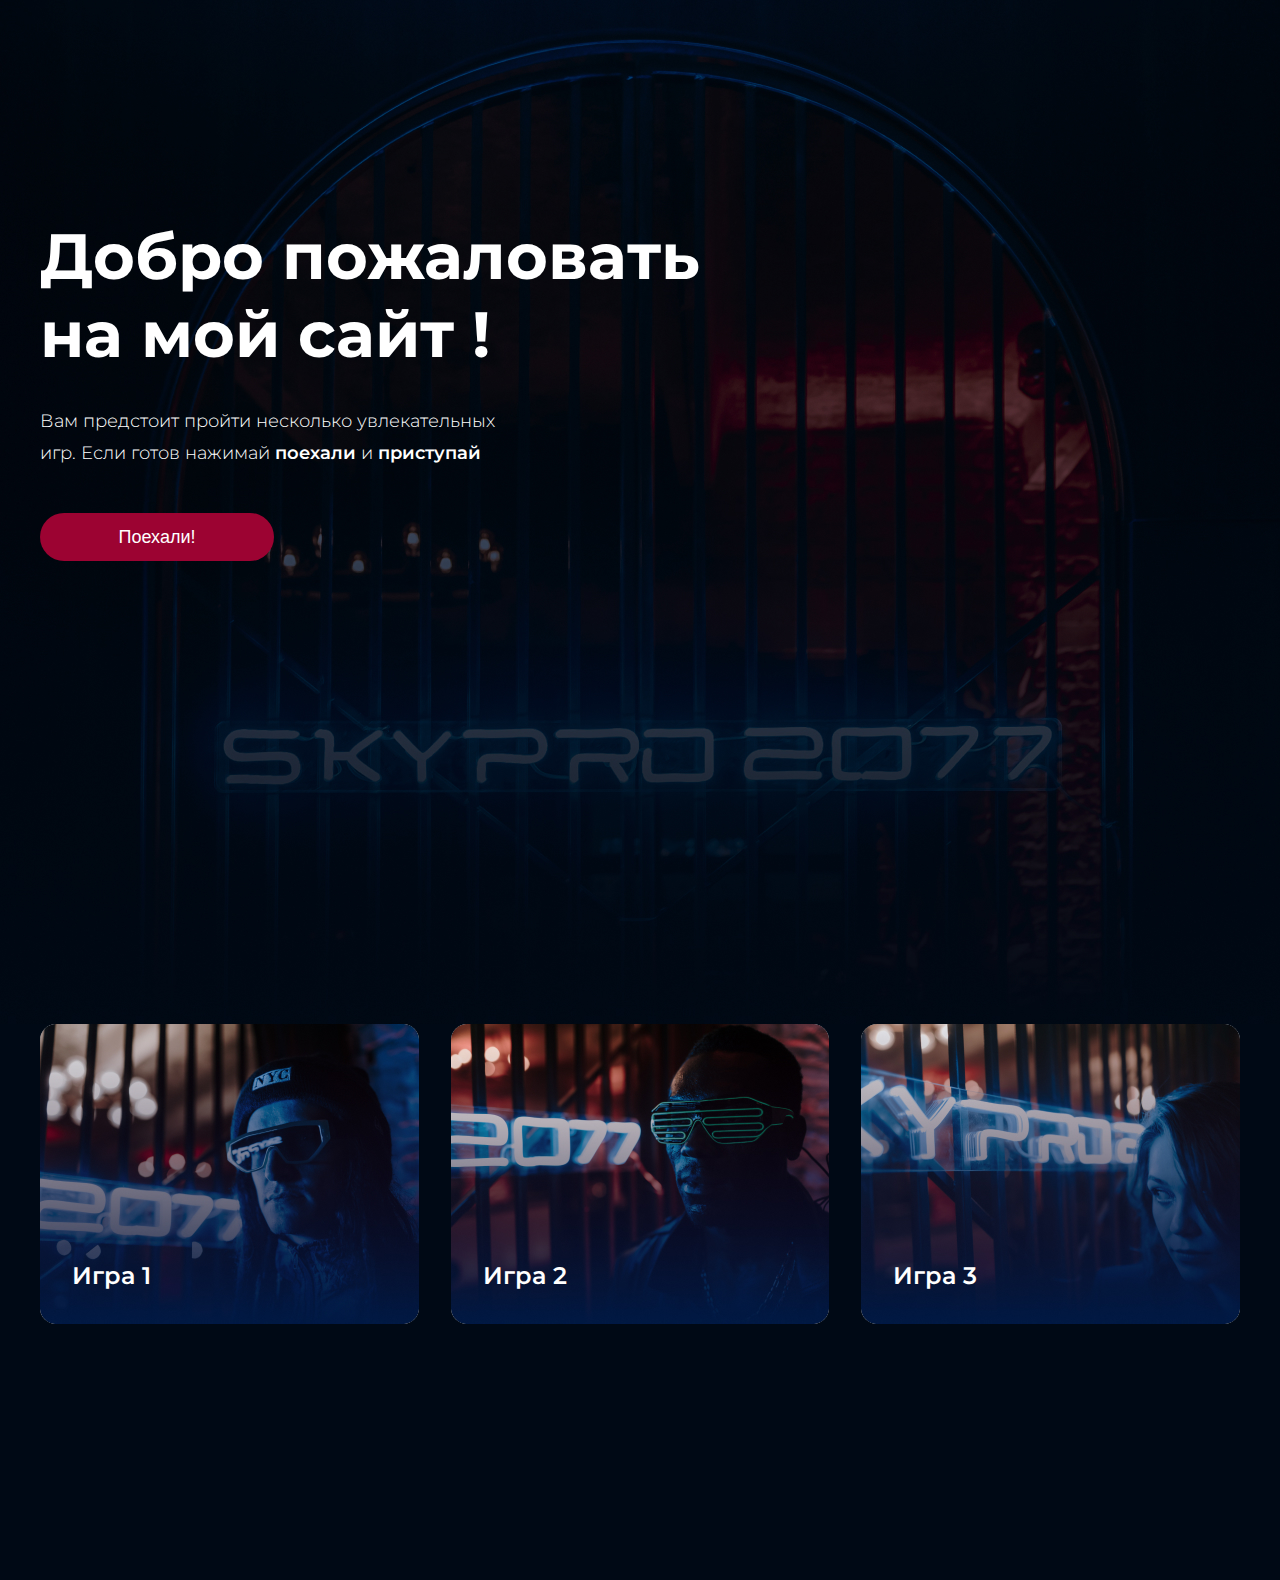
==== index.html @ 52fd630c "Сделал блок top, сделал блок game-content" ====
<!DOCTYPE html>
<html lang="en">
<head>
    <meta charset="UTF-8">
    <meta http-equiv="X-UA-Compatible" content="IE=edge">
    <meta name="viewport" content="width=device-width, initial-scale=1.0">
    <title>Homework1</title>
    <link rel="preconnect" href="https://fonts.googleapis.com">
    <link rel="preconnect" href="https://fonts.gstatic.com" crossorigin>
    <link href="https://fonts.googleapis.com/css2?family=Montserrat:wght@300;400;600;700&display=swap" rel="stylesheet">
    <link rel="stylesheet" href="style.css">
</head>
<body>
    <div class="top center">
        <h1 class="top__title">Добро пожаловать на мой сайт !</h1>
        <p class="top__text">Вам предстоит пройти несколько увлекательных игр. Если готов нажимай <span class="top__text__size">поехали</span> и <span class="top__text__size">приступай</span></p>
        <a href="#"><button class="top__button" type="submit"><span class="top__button__text">Поехали!</span></button></a>
    </div>
    <div class="game-content center">
      <div class="game__item game__item_1"><a class="game__link" href="#">Игра 1</a></div>
      <div class="game__item game__item_2"><a class="game__link" href="#">Игра 2</a></div>
      <div class="game__item game__item_3"><a class="game__link" href="#">Игра 3</a></div>
    </div>   
</body>
</html>
---- style.css ----
* {
    margin: 0;
    padding: 0;
    box-sizing: border-box;
}

body {
    font-family: 'Montserrat', sans-serif;
}

.center {
    padding-left: calc(50% - 600px);
    padding-right: calc(50% - 600px);
}

.top {
    height: 1024px;
    background-image: url(img/topfon.jpg);
    background-repeat: no-repeat;
    background-position: center;
    background-size: cover;
}

.top__title {
    font-style: normal;
    font-weight: 700;
    font-size: 64px;
    line-height: 78px;
    color: #FFFFFF;
    padding-top: 217px;
    padding-bottom: 32px;
    max-width: 760px;
}

.top__text {
    font-style: normal;
    font-weight: 300;
    font-size: 18px;
    line-height: 32px;
    color: #FFFFFF;
    max-width: 481px;
}

.top__text__size {
    font-weight: 600;
}

.top__button {
    background: #9C0332;
    width: 234px;
    height: 48px;
    border-radius: 30px;
    border: 1px transparent;
    margin-bottom: 493px;
    margin-top: 44px;
}

.top__button__text {
    font-style: normal;
    font-weight: 400;
    font-size: 18px;
    line-height: 22px;
    color: #FFFFFF;
}

.game-content {
    display: grid;
    grid-template-columns: repeat(12, 1fr);
    background: #000915;
    gap: 32px;
    min-height: 556px;
}

.game__item {
    grid-column: span 4;
    height: 300px;
    font-style: normal;
    font-weight: 600;
    font-size: 24px;
    line-height: 32px;
    color: #FFFFFF;
    padding-left: 32px;
    padding-bottom: 32px;
    display: flex;
    flex-wrap: wrap;
    align-items: flex-end;
    justify-content: flex-start;
}

.game__link {   
    color: #FFFFFF;
    text-decoration: none;
}

.game__item_1 {
    background-image: url(img/game1.jpg);
    border-radius: 16px;
}

.game__item_2 {
    background-image: url(img/game2.jpg);
    border-radius: 16px;
}

.game__item_3 {
    background-image: url(img/game3.jpg);
    border-radius: 16px;
}
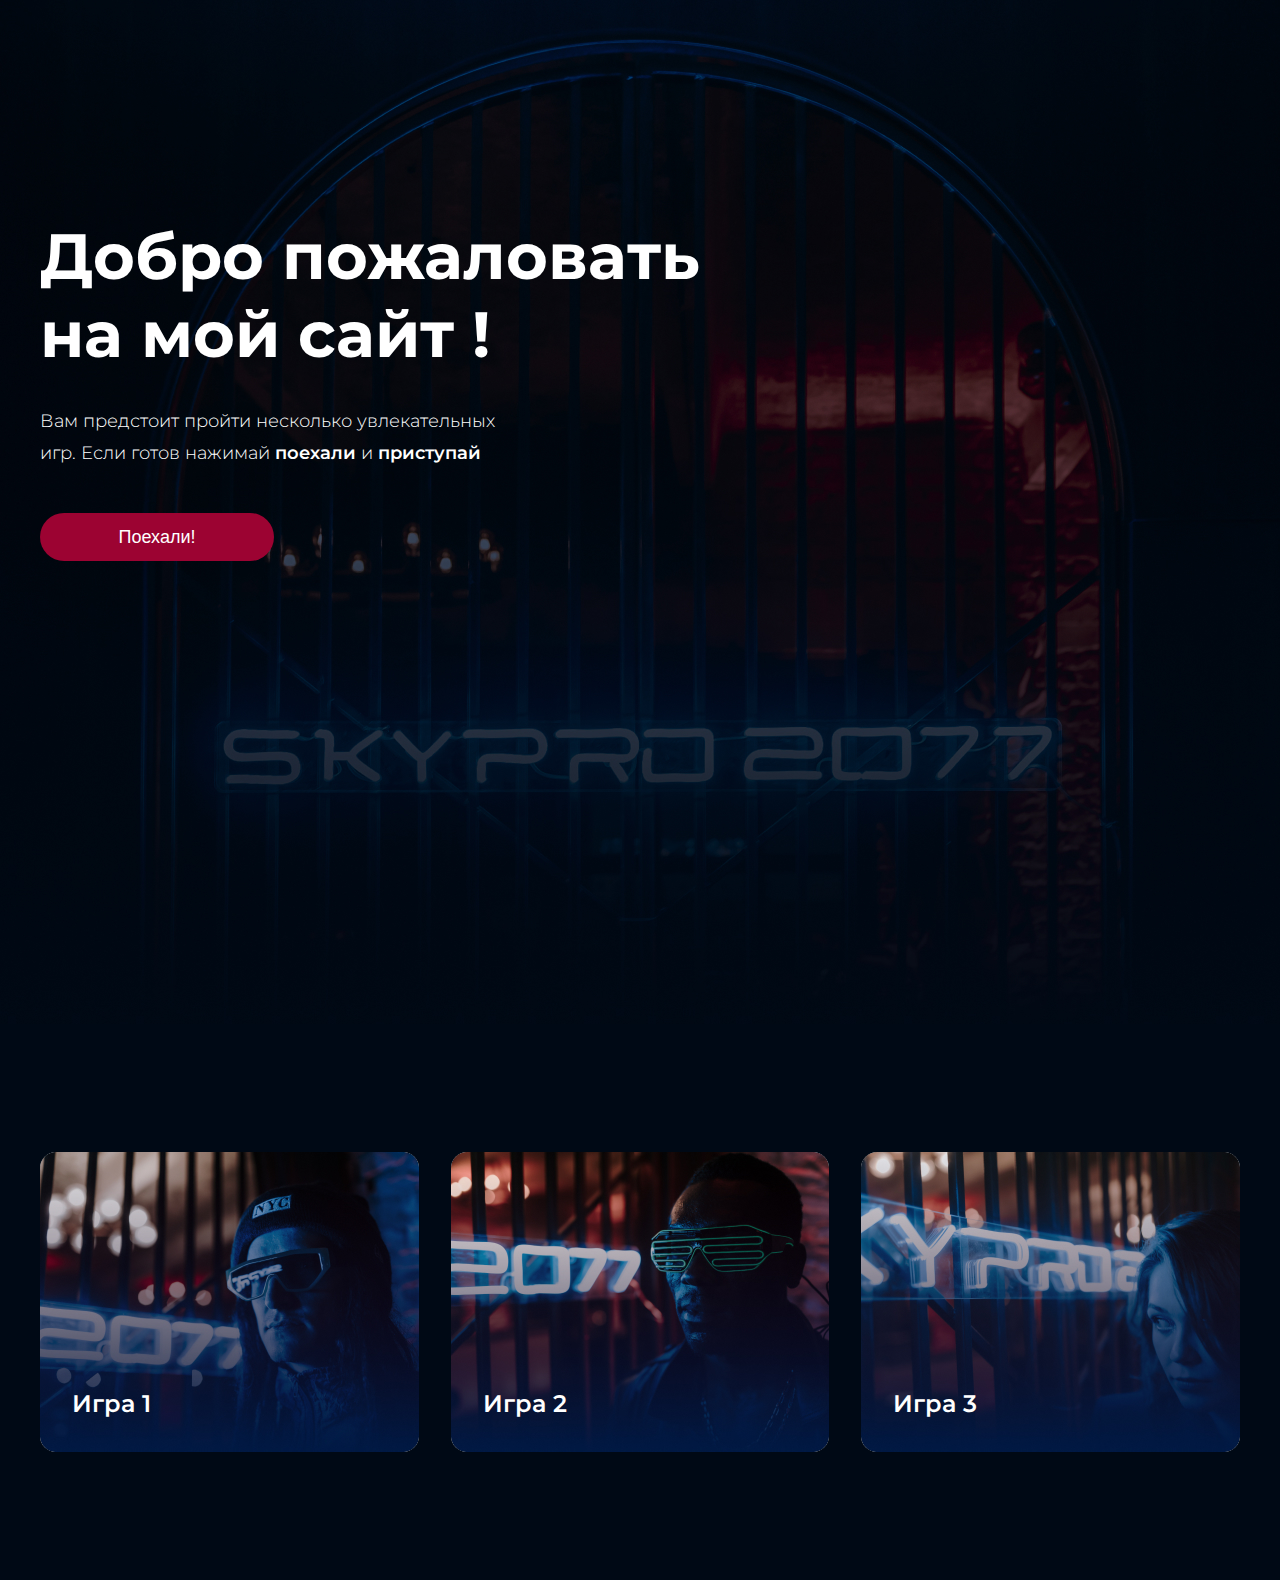
==== commit 848c03f0: "создал файл hw-2.js, подключил его к index.html, выполнил все задания по js" ====
--- a/index.html
+++ b/index.html
@@ -20,6 +20,8 @@
       <div class="game__item game__item_1"><a class="game__link" href="#">Игра 1</a></div>
       <div class="game__item game__item_2"><a class="game__link" href="#">Игра 2</a></div>
       <div class="game__item game__item_3"><a class="game__link" href="#">Игра 3</a></div>
-    </div>   
+    </div>
+    
+    <script src="hw-2.js"></script>
 </body>
 </html>--- a/style.css
+++ b/style.css
@@ -1,108 +1,105 @@
 * {
-    margin: 0;
-    padding: 0;
-    box-sizing: border-box;
+  margin: 0;
+  padding: 0;
+  box-sizing: border-box;
 }
 
 body {
-    font-family: 'Montserrat', sans-serif;
+  font-family: "Montserrat", sans-serif;
 }
 
 .center {
-    padding-left: calc(50% - 600px);
-    padding-right: calc(50% - 600px);
+  padding-left: calc(50% - 600px);
+  padding-right: calc(50% - 600px);
 }
 
 .top {
-    height: 1024px;
-    background-image: url(img/topfon.jpg);
-    background-repeat: no-repeat;
-    background-position: center;
-    background-size: cover;
+  height: 1024px;
+  background-image: url(img/topfon.jpg);
+  background-repeat: no-repeat;
+  background-position: center;
+  background-size: cover;
 }
-
 .top__title {
-    font-style: normal;
-    font-weight: 700;
-    font-size: 64px;
-    line-height: 78px;
-    color: #FFFFFF;
-    padding-top: 217px;
-    padding-bottom: 32px;
-    max-width: 760px;
+  font-style: normal;
+  font-weight: 700;
+  font-size: 64px;
+  line-height: 78px;
+  color: #FFFFFF;
+  padding-top: 217px;
+  padding-bottom: 32px;
+  max-width: 760px;
 }
-
 .top__text {
-    font-style: normal;
-    font-weight: 300;
-    font-size: 18px;
-    line-height: 32px;
-    color: #FFFFFF;
-    max-width: 481px;
+  font-style: normal;
+  font-weight: 300;
+  font-size: 18px;
+  line-height: 32px;
+  color: #FFFFFF;
+  max-width: 481px;
 }
-
 .top__text__size {
-    font-weight: 600;
+  font-weight: 600;
 }
-
 .top__button {
-    background: #9C0332;
-    width: 234px;
-    height: 48px;
-    border-radius: 30px;
-    border: 1px transparent;
-    margin-bottom: 493px;
-    margin-top: 44px;
+  background: #9C0332;
+  width: 234px;
+  height: 48px;
+  border-radius: 30px;
+  border: 1px transparent;
+  margin-bottom: 493px;
+  margin-top: 44px;
 }
-
 .top__button__text {
-    font-style: normal;
-    font-weight: 400;
-    font-size: 18px;
-    line-height: 22px;
-    color: #FFFFFF;
+  font-style: normal;
+  font-weight: 400;
+  font-size: 18px;
+  line-height: 22px;
+  color: #FFFFFF;
 }
 
 .game-content {
-    display: grid;
-    grid-template-columns: repeat(12, 1fr);
-    background: #000915;
-    gap: 32px;
-    min-height: 556px;
+  display: grid;
+  grid-template-columns: repeat(12, 1fr);
+  background: #000915;
+  gap: 32px;
+  min-height: 556px;
+  padding-top: 128px;
+  padding-bottom: 128px;
 }
 
 .game__item {
-    grid-column: span 4;
-    height: 300px;
-    font-style: normal;
-    font-weight: 600;
-    font-size: 24px;
-    line-height: 32px;
-    color: #FFFFFF;
-    padding-left: 32px;
-    padding-bottom: 32px;
-    display: flex;
-    flex-wrap: wrap;
-    align-items: flex-end;
-    justify-content: flex-start;
+  grid-column: span 4;
+  height: 300px;
+  font-style: normal;
+  font-weight: 600;
+  font-size: 24px;
+  line-height: 32px;
+  color: #FFFFFF;
+  padding-left: 32px;
+  padding-bottom: 32px;
+  display: flex;
+  flex-wrap: wrap;
+  align-items: flex-end;
+  justify-content: flex-start;
 }
 
-.game__link {   
-    color: #FFFFFF;
-    text-decoration: none;
+.game__link {
+  color: #FFFFFF;
+  text-decoration: none;
 }
 
 .game__item_1 {
-    background-image: url(img/game1.jpg);
-    border-radius: 16px;
+  background-image: url(img/game1.jpg);
+  border-radius: 16px;
 }
 
 .game__item_2 {
-    background-image: url(img/game2.jpg);
-    border-radius: 16px;
+  background-image: url(img/game2.jpg);
+  border-radius: 16px;
 }
 
 .game__item_3 {
-    background-image: url(img/game3.jpg);
-    border-radius: 16px;
-}+  background-image: url(img/game3.jpg);
+  border-radius: 16px;
+}/*# sourceMappingURL=style.css.map */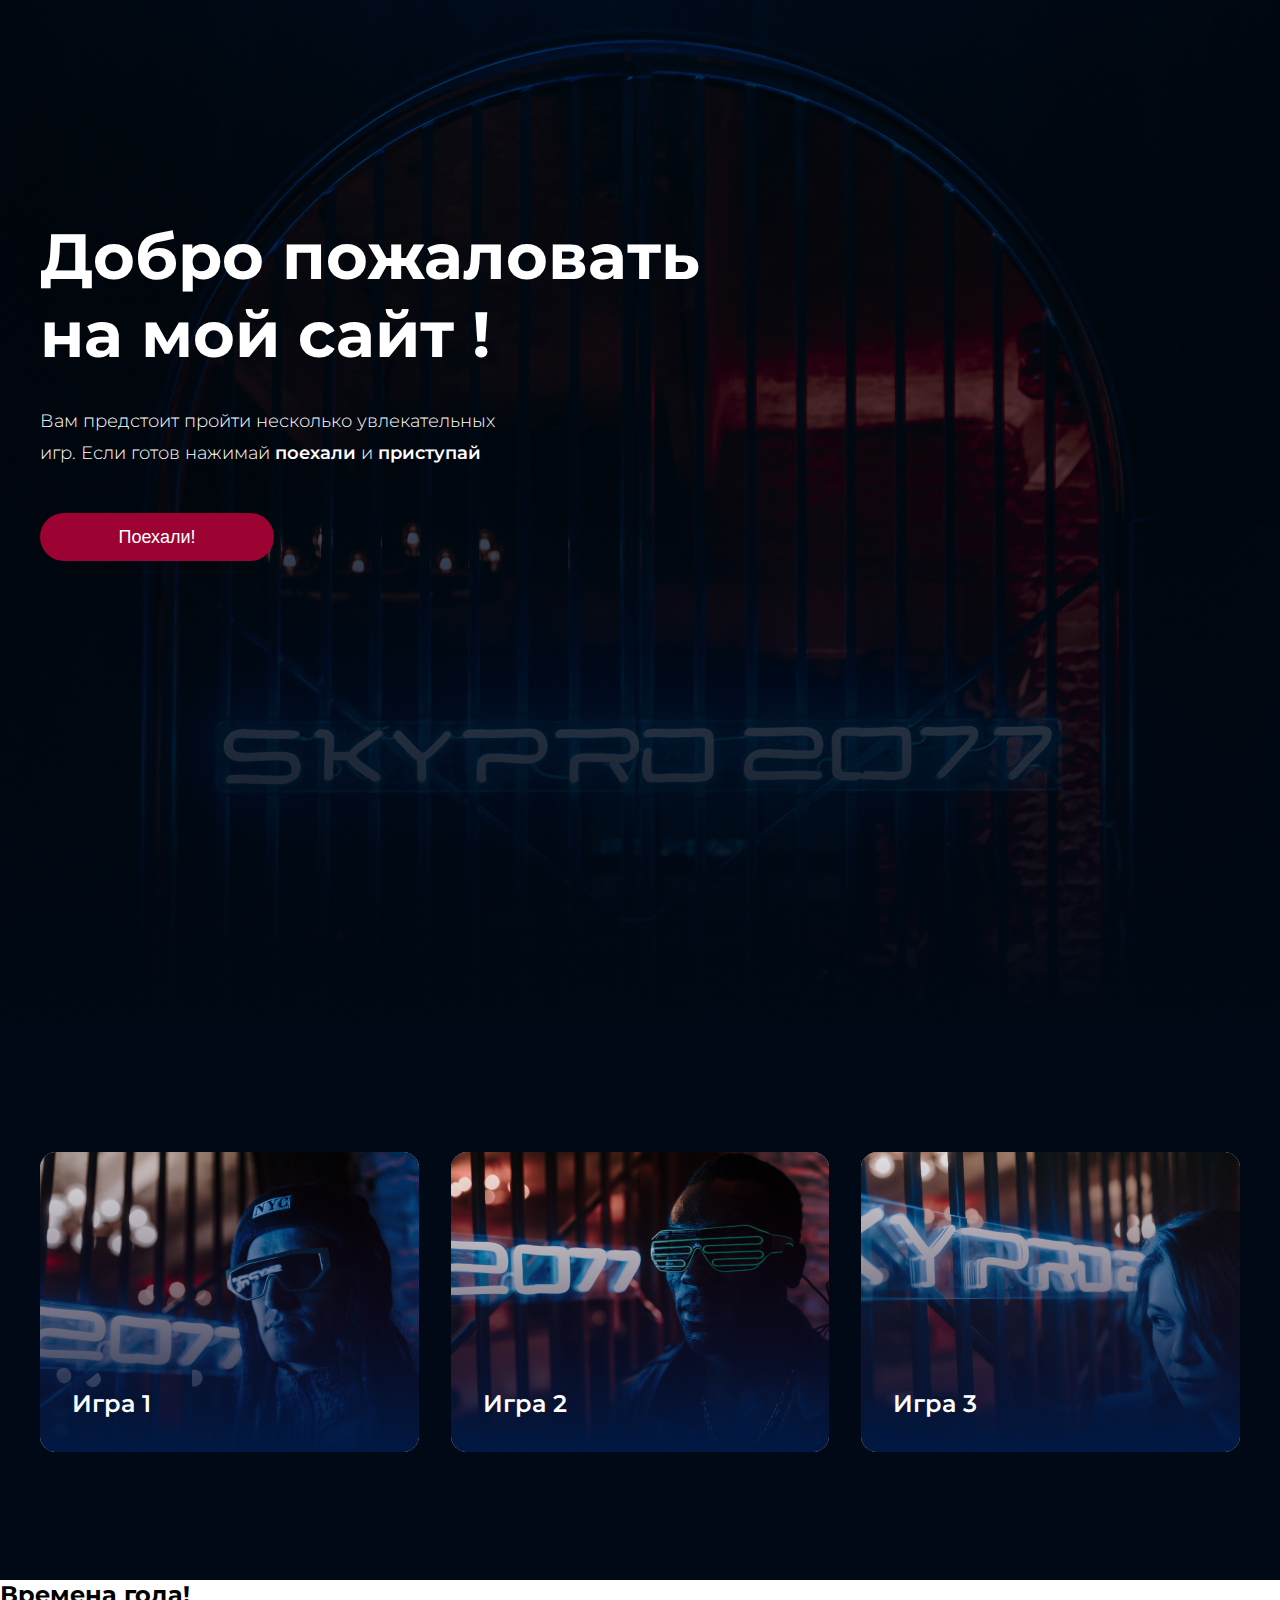
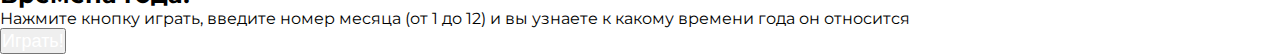
==== commit 0d6dea03: "создал файл hw-3.js, выполнил задания по js, создал файл hw-3.html, создал эффет наведения на кнопку" ====
--- a/index.html
+++ b/index.html
@@ -21,7 +21,15 @@
       <div class="game__item game__item_2"><a class="game__link" href="#">Игра 2</a></div>
       <div class="game__item game__item_3"><a class="game__link" href="#">Игра 3</a></div>
     </div>
+    <div class="seasons">
+        <div class="seasons__left">
+            <h2 class="seasons__left__title">Времена года!</h2>
+            <p class="seasons__left__text">Нажмите кнопку играть, введите номер месяца (от 1 до 12) и вы узнаете к какому времени года он относится</p>
+            <button class="seasons__left__button" type="submit"><span class="top__button__text">Играть!</span></button>
+        </div>
+        <div class="image"></div>
+    </div>
     
-    <script src="hw-2.js"></script>
+    <!-- //* <script src="hw-2.js"></script> -->
 </body>
 </html>--- a/style.css
+++ b/style.css
@@ -49,6 +49,10 @@
   border: 1px transparent;
   margin-bottom: 493px;
   margin-top: 44px;
+  transition: all 0.3s;
+}
+.top__button:hover {
+  background: #EB443F;
 }
 .top__button__text {
   font-style: normal;
@@ -102,4 +106,38 @@
 .game__item_3 {
   background-image: url(img/game3.jpg);
   border-radius: 16px;
+}
+
+@media (max-width: 767px) {
+  .center {
+    padding-left: 16px;
+    padding-right: 16px;
+  }
+  .top {
+    background-image: url(img/topmobile.jpg);
+    height: 735px;
+    display: flex;
+    flex-direction: column;
+    align-items: center;
+  }
+  .top__title {
+    font-size: 32px;
+    line-height: 39px;
+    text-align: center;
+    padding-top: 239px;
+    padding-bottom: 33px;
+  }
+  .top__text {
+    font-size: 14px;
+    line-height: 22px;
+    text-align: center;
+  }
+  .top__button {
+    margin-top: 33px;
+    margin-bottom: 239px;
+  }
+  .game-content {
+    display: grid;
+    grid-template-columns: repeat(4, 1fr);
+  }
 }/*# sourceMappingURL=style.css.map */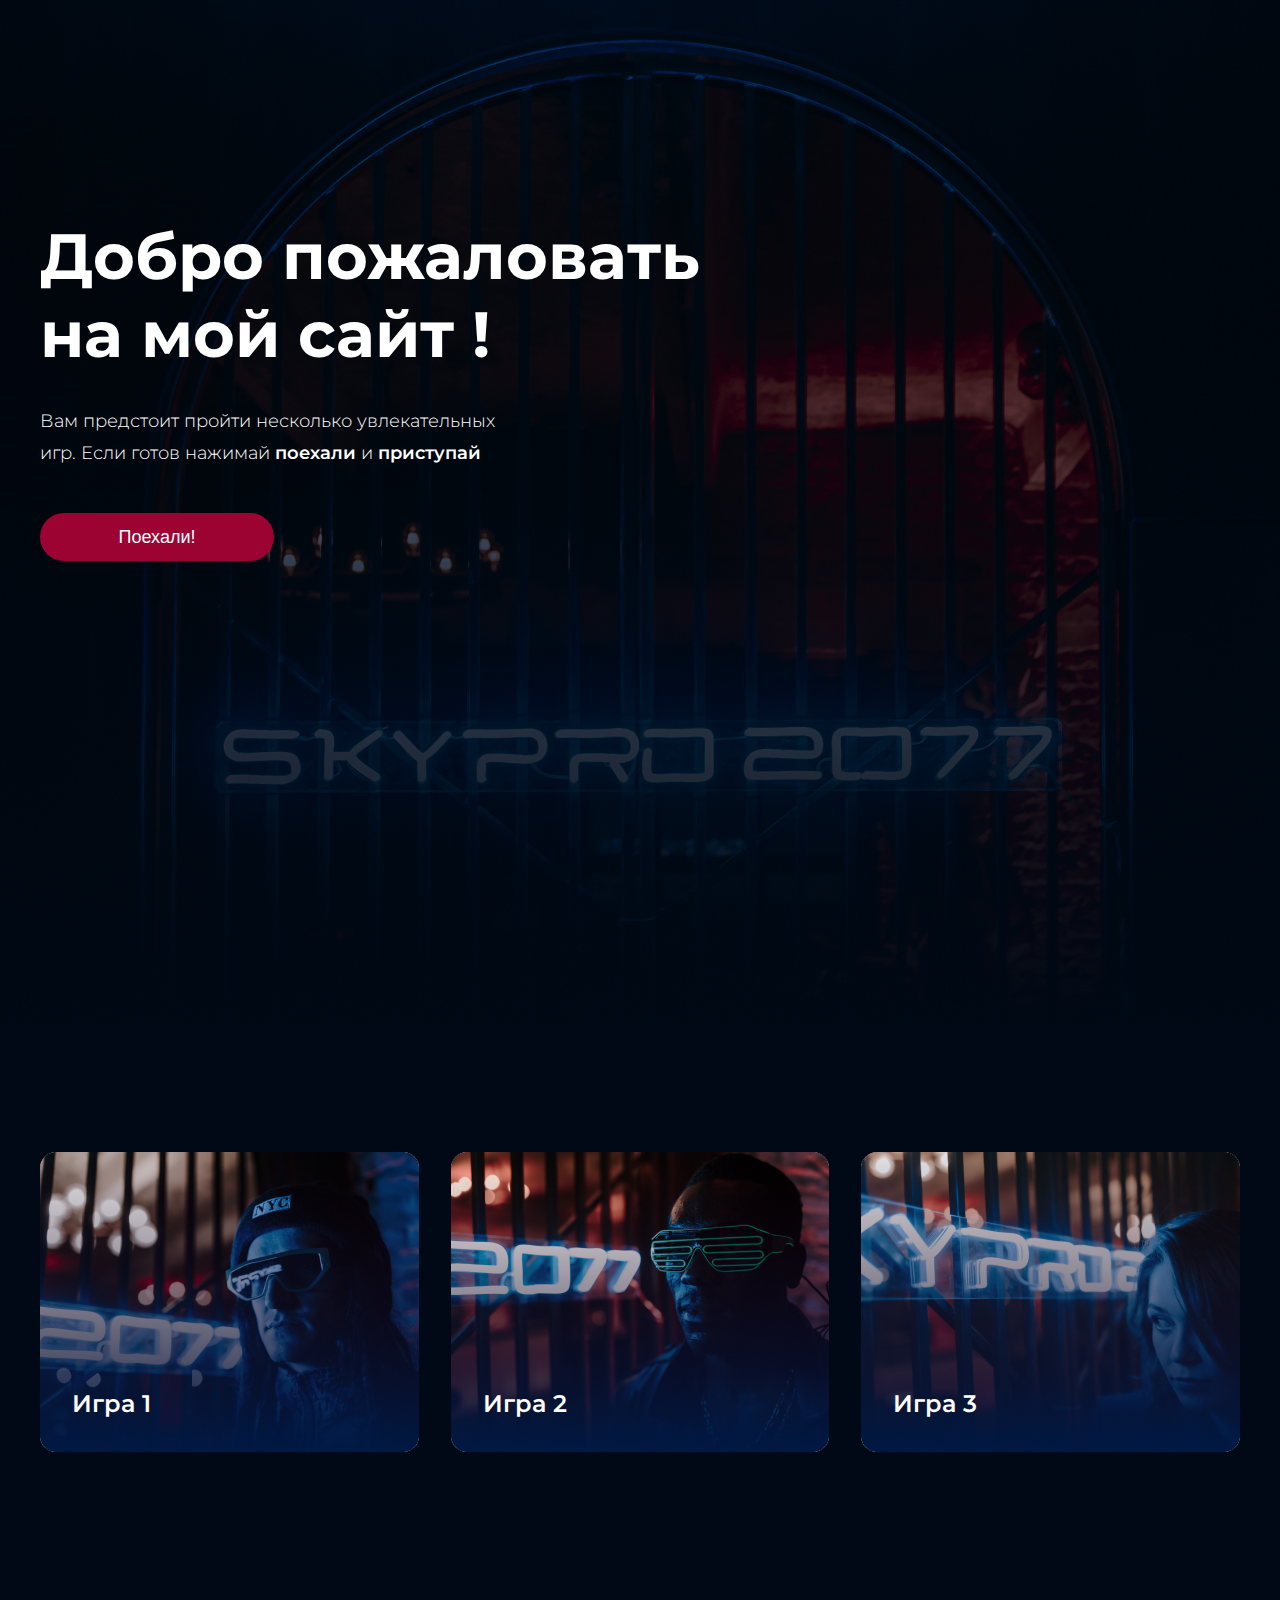
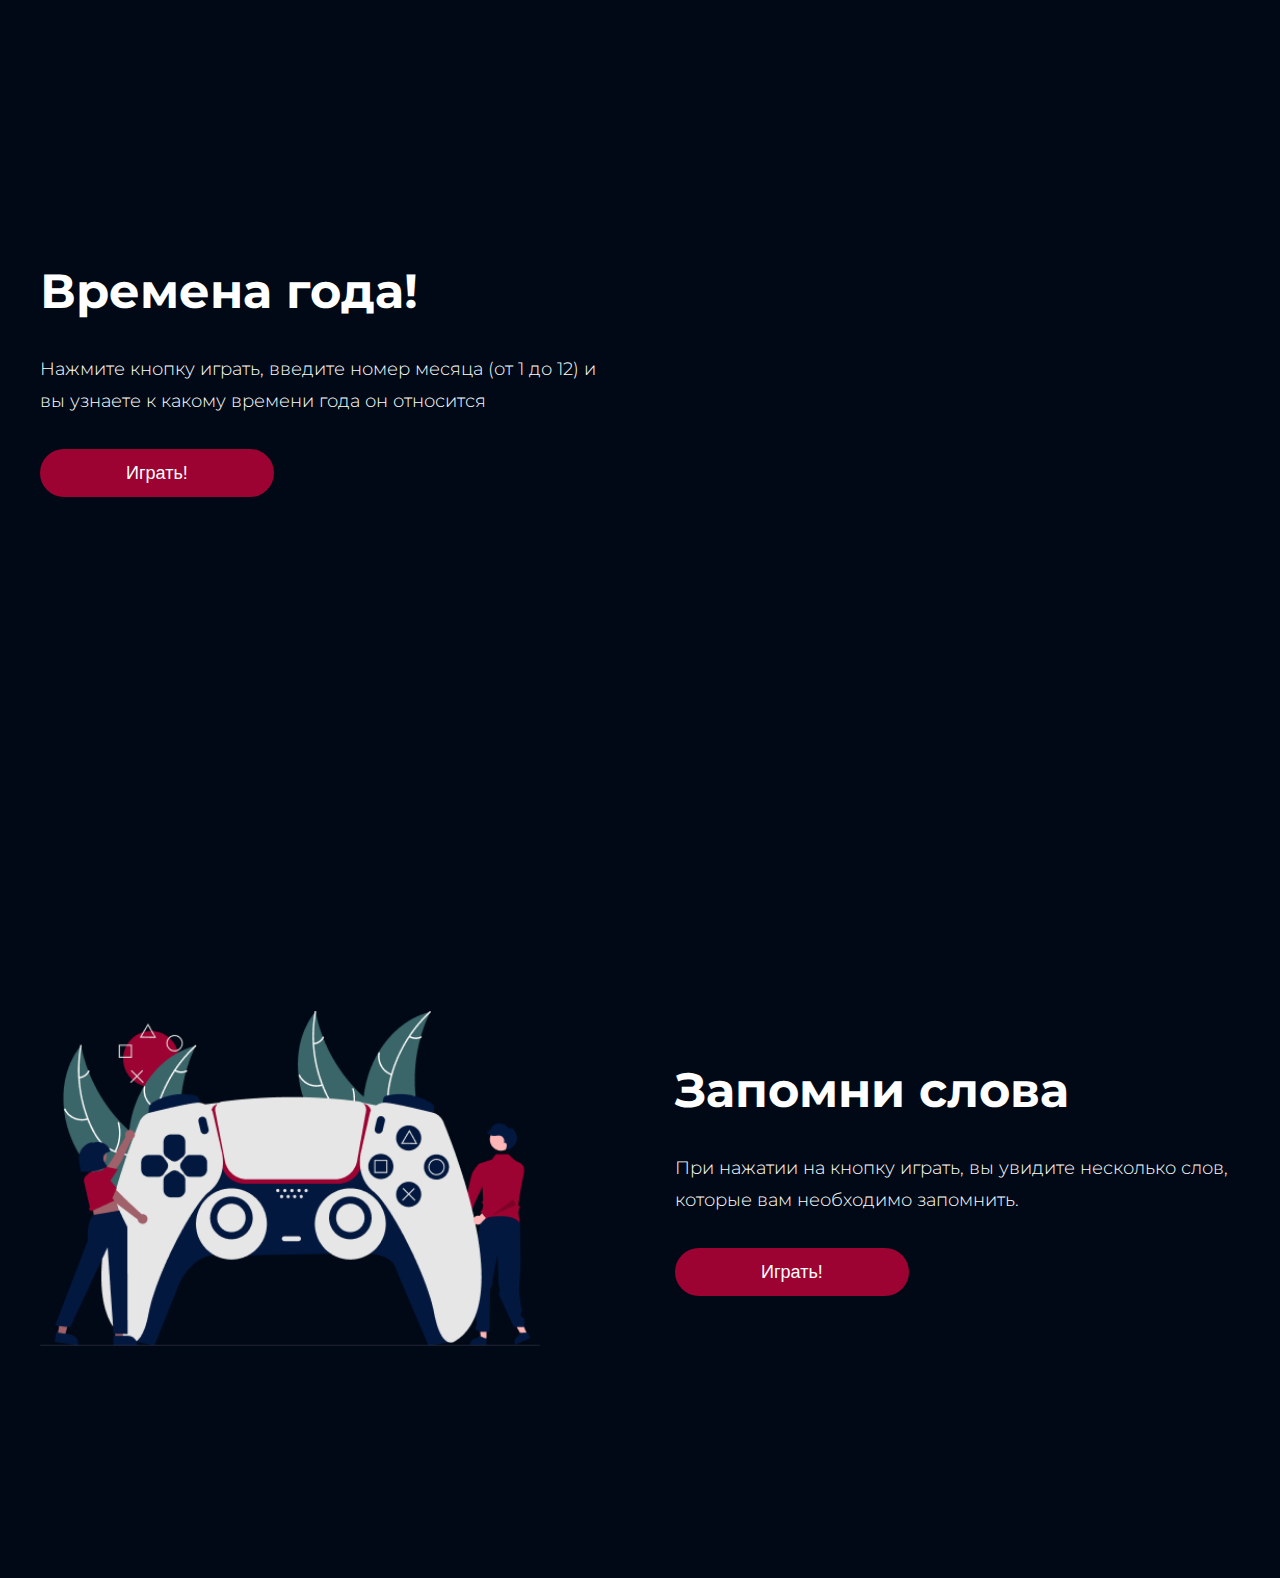
==== commit fd020683: "создал hw-4.js и hw-4.html. Сделал дз по js. сделал верстку по 4-му занятию." ====
--- a/index.html
+++ b/index.html
@@ -14,20 +14,28 @@
     <div class="top center">
         <h1 class="top__title">Добро пожаловать на мой сайт !</h1>
         <p class="top__text">Вам предстоит пройти несколько увлекательных игр. Если готов нажимай <span class="top__text__size">поехали</span> и <span class="top__text__size">приступай</span></p>
-        <a href="#"><button class="top__button" type="submit"><span class="top__button__text">Поехали!</span></button></a>
+        <button class="top__button" type="submit"><span class="top__button__text">Поехали!</span></button>
     </div>
     <div class="game-content center">
       <div class="game__item game__item_1"><a class="game__link" href="#">Игра 1</a></div>
       <div class="game__item game__item_2"><a class="game__link" href="#">Игра 2</a></div>
       <div class="game__item game__item_3"><a class="game__link" href="#">Игра 3</a></div>
     </div>
-    <div class="seasons">
+    <div class="seasons center">
         <div class="seasons__left">
             <h2 class="seasons__left__title">Времена года!</h2>
             <p class="seasons__left__text">Нажмите кнопку играть, введите номер месяца (от 1 до 12) и вы узнаете к какому времени года он относится</p>
-            <button class="seasons__left__button" type="submit"><span class="top__button__text">Играть!</span></button>
+            <button class="seasons__left__button" type="submit"><span class="seasons__button__text">Играть!</span></button>
         </div>
-        <div class="image"></div>
+        <div class="seasons__image"></div>
+    </div>
+    <div class="words center">
+        <div class="words__image"></div>
+        <div class="words__right">
+            <h2 class="words__right__title">Запомни слова</h2>
+            <p class="words__right__text">При нажатии на кнопку играть, вы увидите несколько слов, которые вам необходимо запомнить.</p>
+            <button class="words__right__button" type="submit"><span class="words__button__text">Играть!</span></button>
+        </div>
     </div>
     
     <!-- //* <script src="hw-2.js"></script> -->
--- a/style.css
+++ b/style.css
@@ -86,6 +86,10 @@
   flex-wrap: wrap;
   align-items: flex-end;
   justify-content: flex-start;
+  transition: all 0.3s;
+}
+.game__item:hover {
+  border: 3px solid #44D2FF;
 }
 
 .game__link {
@@ -106,6 +110,119 @@
 .game__item_3 {
   background-image: url(img/game3.jpg);
   border-radius: 16px;
+}
+
+.seasons {
+  display: grid;
+  grid-template-columns: repeat(12, 1fr);
+  background: #000915;
+}
+.seasons__left {
+  grid-column: span 6;
+  padding-top: 282px;
+}
+.seasons__left__title {
+  padding-bottom: 32px;
+  font-style: normal;
+  font-weight: 700;
+  font-size: 48px;
+  line-height: 59px;
+  color: #FFFFFF;
+}
+.seasons__left__text {
+  font-style: normal;
+  font-weight: 300;
+  font-size: 18px;
+  line-height: 32px;
+  color: #FFFFFF;
+  max-width: 584px;
+}
+.seasons__left__button {
+  background: #9C0332;
+  width: 234px;
+  height: 48px;
+  border-radius: 30px;
+  border: 1px transparent;
+  margin-bottom: 282px;
+  margin-top: 32px;
+  transition: all 0.3s;
+}
+.seasons__left__button:hover {
+  background: #EB443F;
+}
+.seasons__image {
+  grid-column: span 5;
+  background-image: url(img/seasonsimage.png);
+  background-repeat: no-repeat;
+  background-position: center;
+  background-size: contain;
+  margin-left: 102px;
+  width: 100%;
+  padding-bottom: 233px;
+}
+
+.seasons__button__text {
+  font-style: normal;
+  font-weight: 400;
+  font-size: 18px;
+  line-height: 22px;
+  color: #FFFFFF;
+}
+
+.words {
+  display: grid;
+  grid-template-columns: repeat(12, 1fr);
+  background: #000915;
+}
+.words__right {
+  grid-column: span 7;
+  padding-left: 135px;
+  margin-top: 282px;
+}
+.words__right__title {
+  padding-bottom: 32px;
+  font-style: normal;
+  font-weight: 700;
+  font-size: 48px;
+  line-height: 59px;
+  color: #FFFFFF;
+}
+.words__right__text {
+  font-style: normal;
+  font-weight: 300;
+  font-size: 18px;
+  line-height: 32px;
+  color: #FFFFFF;
+  max-width: 588px;
+}
+.words__right__button {
+  background: #9C0332;
+  width: 234px;
+  height: 48px;
+  border-radius: 30px;
+  border: 1px transparent;
+  margin-bottom: 282px;
+  margin-top: 32px;
+  transition: all 0.3s;
+}
+.words__right__button:hover {
+  background: #EB443F;
+}
+.words__image {
+  grid-column: span 5;
+  background-image: url(img/wordsimage.png);
+  background-repeat: no-repeat;
+  background-position: center;
+  background-size: contain;
+  width: 100%;
+}
+
+.words__button__text {
+  font-style: normal;
+  font-weight: 400;
+  font-size: 18px;
+  line-height: 22px;
+  color: #FFFFFF;
 }
 
 @media (max-width: 767px) {
@@ -140,4 +257,75 @@
     display: grid;
     grid-template-columns: repeat(4, 1fr);
   }
+  .seasons {
+    display: grid;
+    grid-template-columns: repeat(4, 1fr);
+  }
+  .seasons__left {
+    display: flex;
+    flex-direction: column;
+    align-items: center;
+    justify-content: flex-end;
+    padding-top: 51px;
+  }
+  .seasons__left__title {
+    font-weight: 700;
+    font-size: 32px;
+    line-height: 39px;
+    text-align: center;
+    color: #FFFFFF;
+  }
+  .seasons__left__text {
+    font-style: normal;
+    font-weight: 300;
+    font-size: 14px;
+    line-height: 22px;
+    text-align: center;
+    color: #FFFFFF;
+  }
+  .seasons__left__button {
+    margin-bottom: 0;
+  }
+  .seasons__image {
+    height: 236px;
+    margin-left: 0;
+    margin-top: 64px;
+    margin-bottom: 85px;
+  }
+  .words {
+    display: grid;
+    grid-template-columns: repeat(4, 1fr);
+  }
+  .words__image {
+    order: 2;
+    height: 231px;
+    margin-bottom: 90px;
+  }
+  .words__right {
+    order: 1;
+    display: flex;
+    flex-direction: column;
+    align-items: center;
+    padding-left: 0;
+    margin-top: 51px;
+    margin-bottom: 64px;
+  }
+  .words__right__title {
+    font-weight: 700;
+    font-size: 32px;
+    line-height: 39px;
+    text-align: center;
+    color: #FFFFFF;
+  }
+  .words__right__text {
+    font-style: normal;
+    font-weight: 300;
+    font-size: 14px;
+    line-height: 22px;
+    text-align: center;
+    color: #FFFFFF;
+  }
+  .words__right__button {
+    margin-bottom: 0;
+  }
 }/*# sourceMappingURL=style.css.map */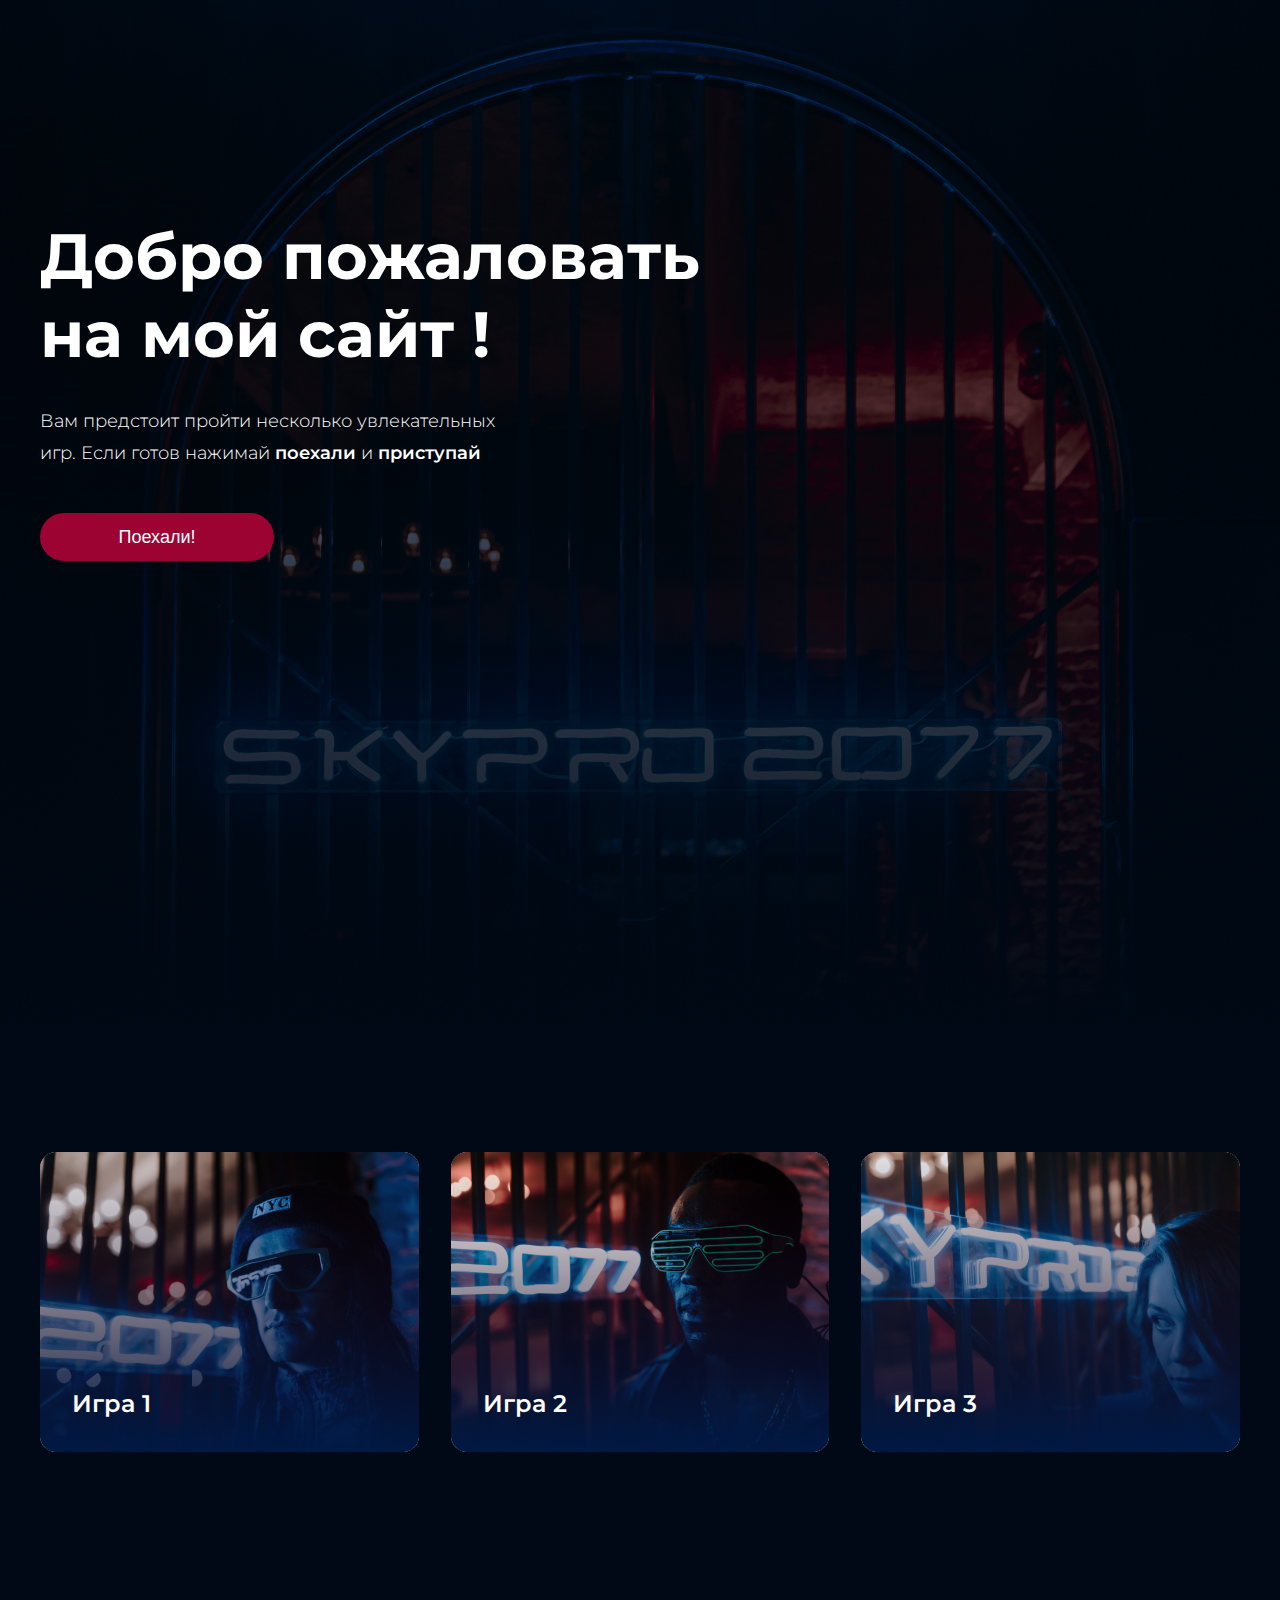
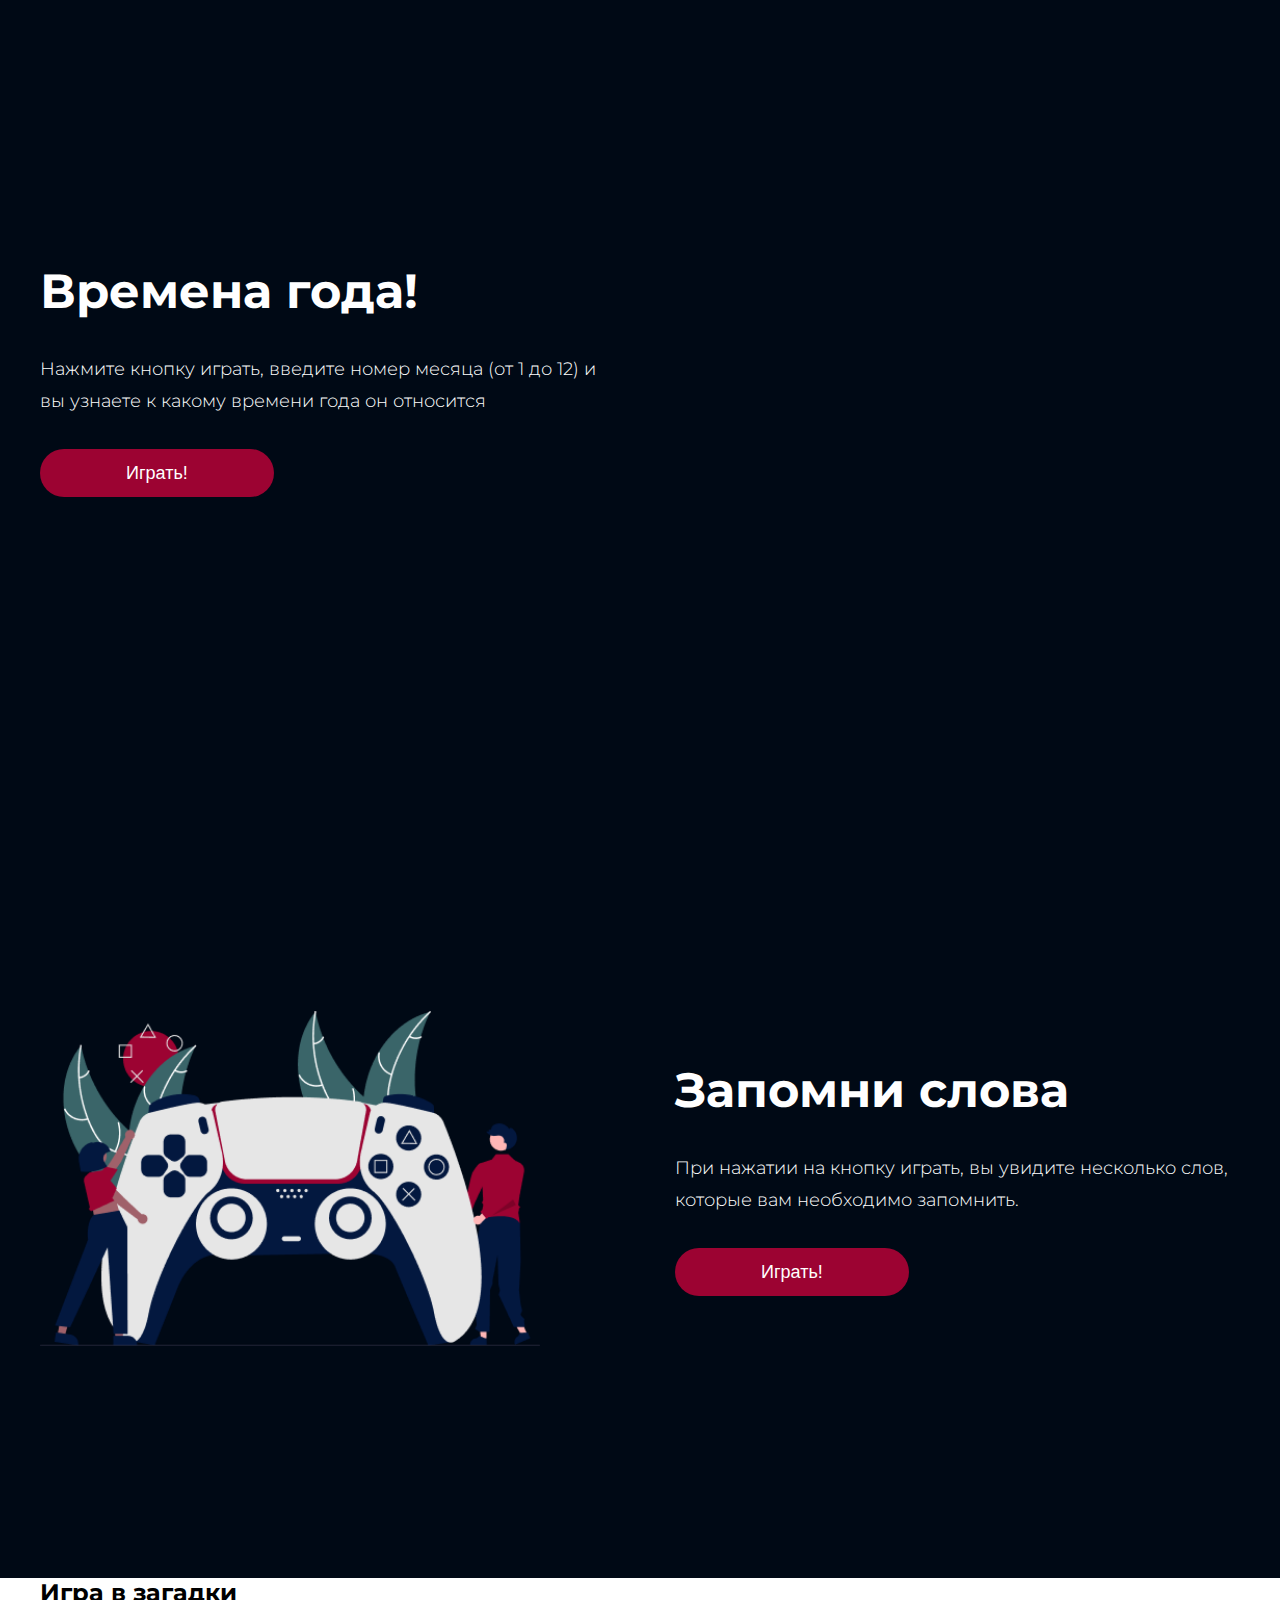
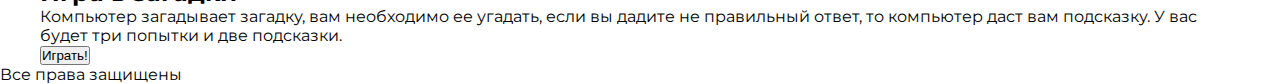
==== commit b6859304: "создал файл hw5-8.js подключил его к файлу index.html, выполнил 8 задание из hw5" ====
--- a/index.html
+++ b/index.html
@@ -25,7 +25,7 @@
         <div class="seasons__left">
             <h2 class="seasons__left__title">Времена года!</h2>
             <p class="seasons__left__text">Нажмите кнопку играть, введите номер месяца (от 1 до 12) и вы узнаете к какому времени года он относится</p>
-            <button class="seasons__left__button" type="submit"><span class="seasons__button__text">Играть!</span></button>
+            <button class="seasons__left__button" onclick="alert(seasonsNumber(monthNumber = Number(prompt('Введите номер месяца в году'))));" type="submit"><span class="seasons__button__text">Играть!</span></button>
         </div>
         <div class="seasons__image"></div>
     </div>
@@ -37,7 +37,16 @@
             <button class="words__right__button" type="submit"><span class="words__button__text">Играть!</span></button>
         </div>
     </div>
+    <div class="puzzles center">
+        <h2 class="puzzles__title">Игра в загадки</h2>
+        <p class="puzzles__text">Компьютер загадывает загадку, вам необходимо ее угадать, если вы дадите не правильный ответ, то компьютер даст вам подсказку. У вас будет три попытки и две подсказки.</p>
+        <button class="puzzles__button" type="submit"><span class="puzzles__button__text">Играть!</span></button>
+    </div>
+    <div class="footer">
+        <p class="footer__text">Все права защищены</p>
+    </div>
     
     <!-- //* <script src="hw-2.js"></script> -->
+    <script src="hw5-8.js"></script>
 </body>
 </html>--- a/style.css
+++ b/style.css
@@ -120,6 +120,7 @@
 .seasons__left {
   grid-column: span 6;
   padding-top: 282px;
+  padding-bottom: 282px;
 }
 .seasons__left__title {
   padding-bottom: 32px;
@@ -143,7 +144,6 @@
   height: 48px;
   border-radius: 30px;
   border: 1px transparent;
-  margin-bottom: 282px;
   margin-top: 32px;
   transition: all 0.3s;
 }
@@ -267,6 +267,7 @@
     align-items: center;
     justify-content: flex-end;
     padding-top: 51px;
+    padding-bottom: 0;
   }
   .seasons__left__title {
     font-weight: 700;
